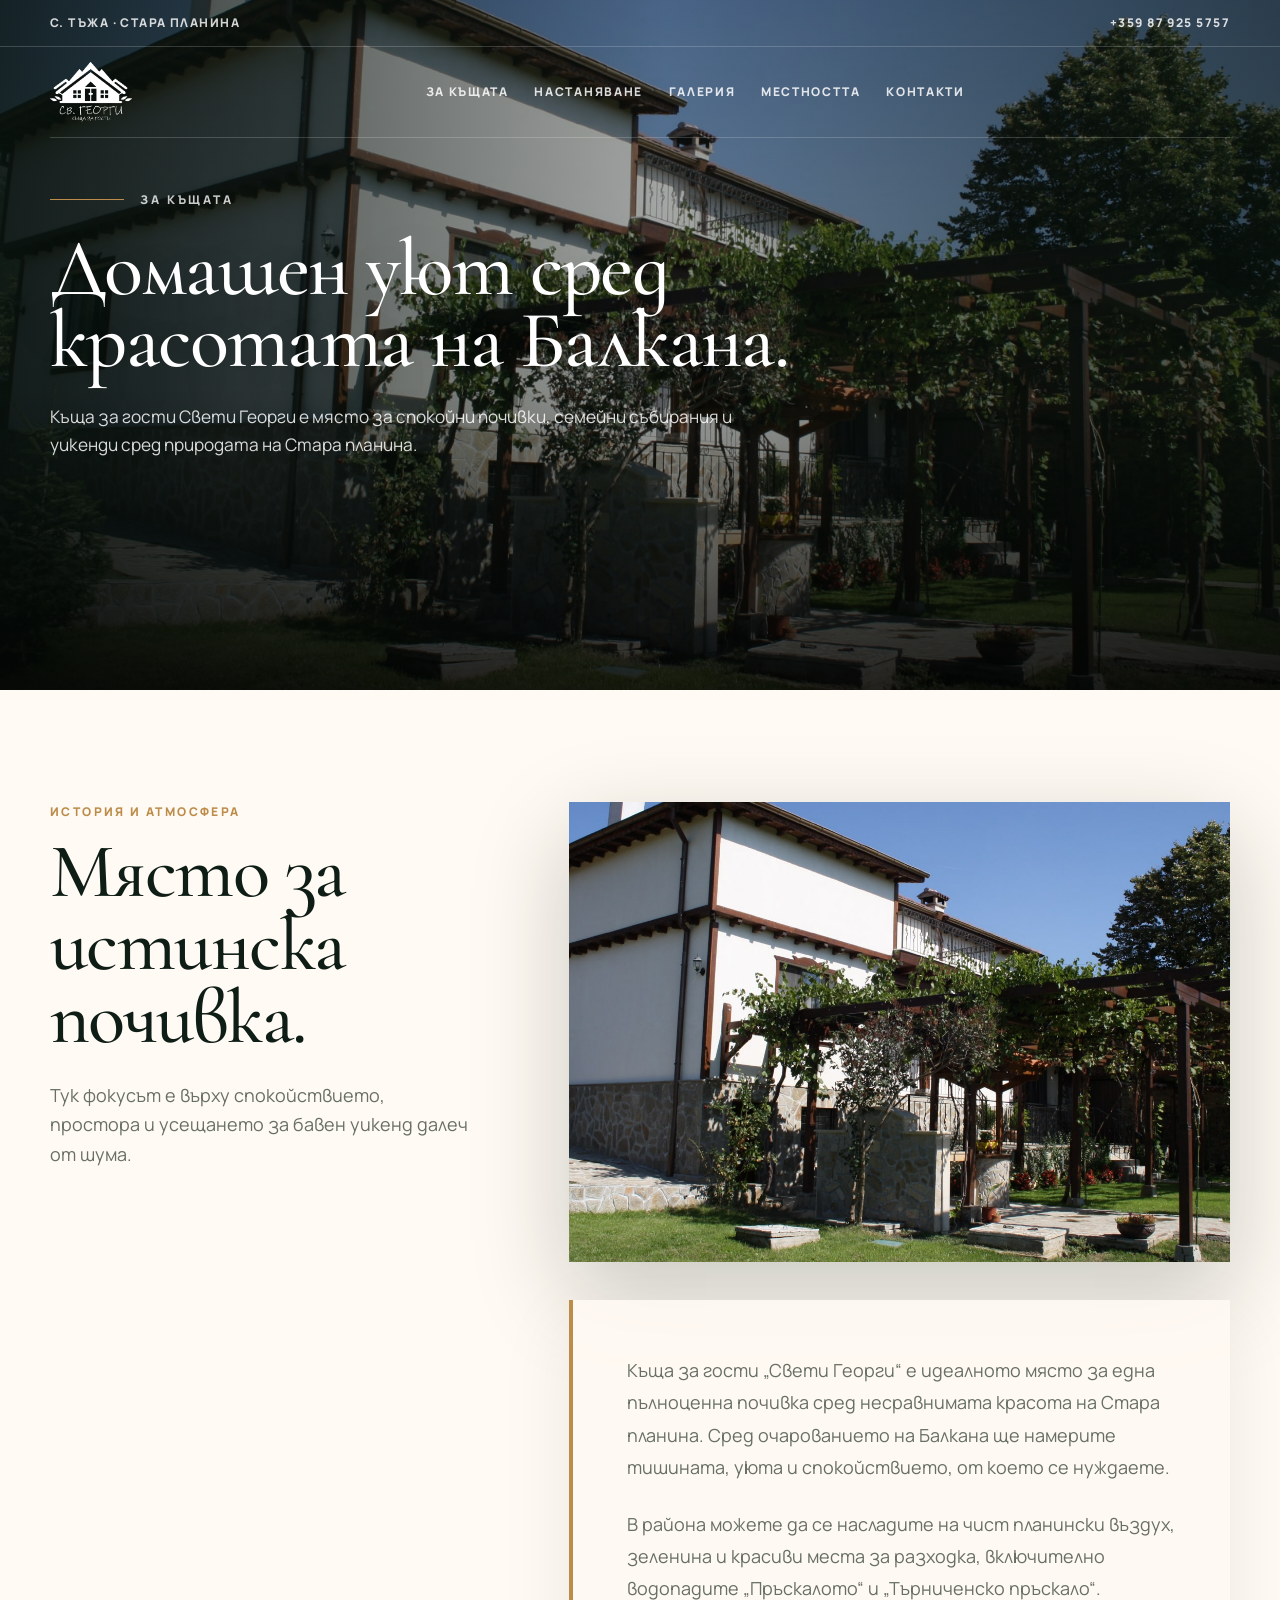
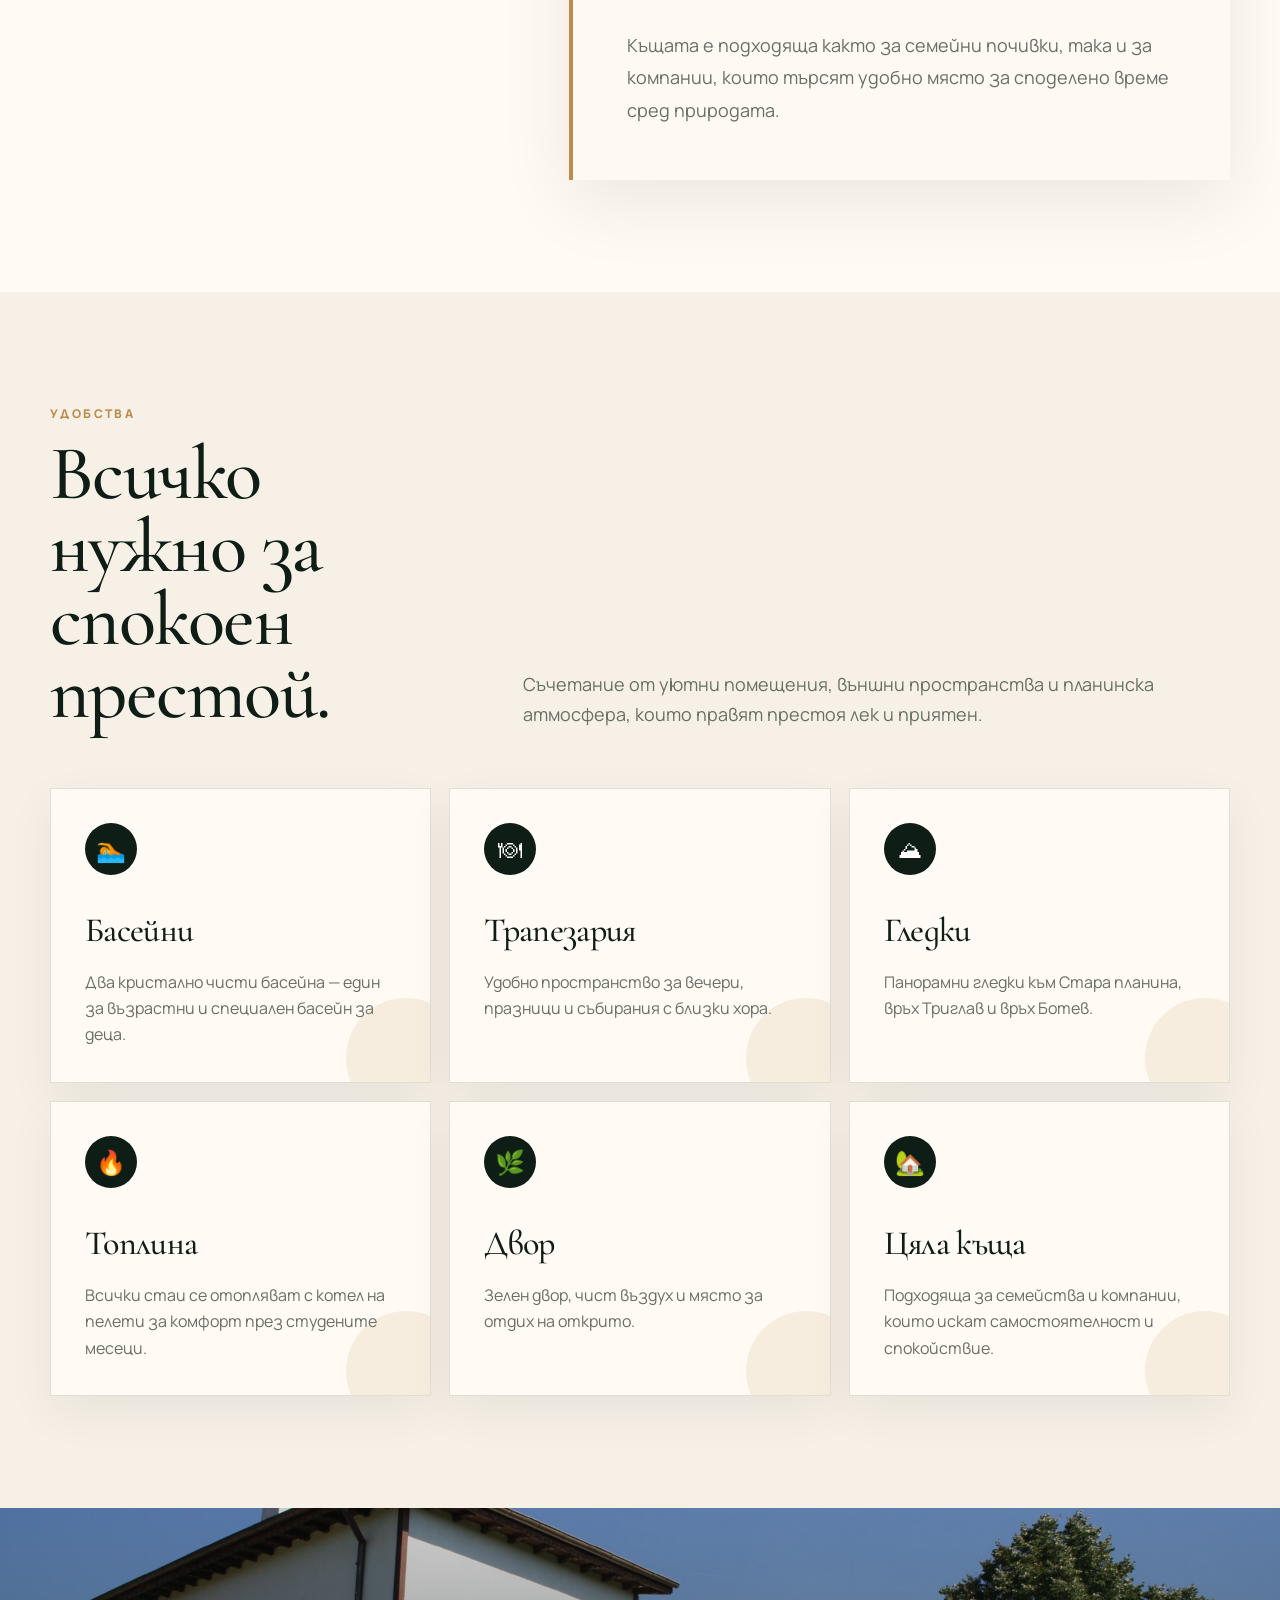
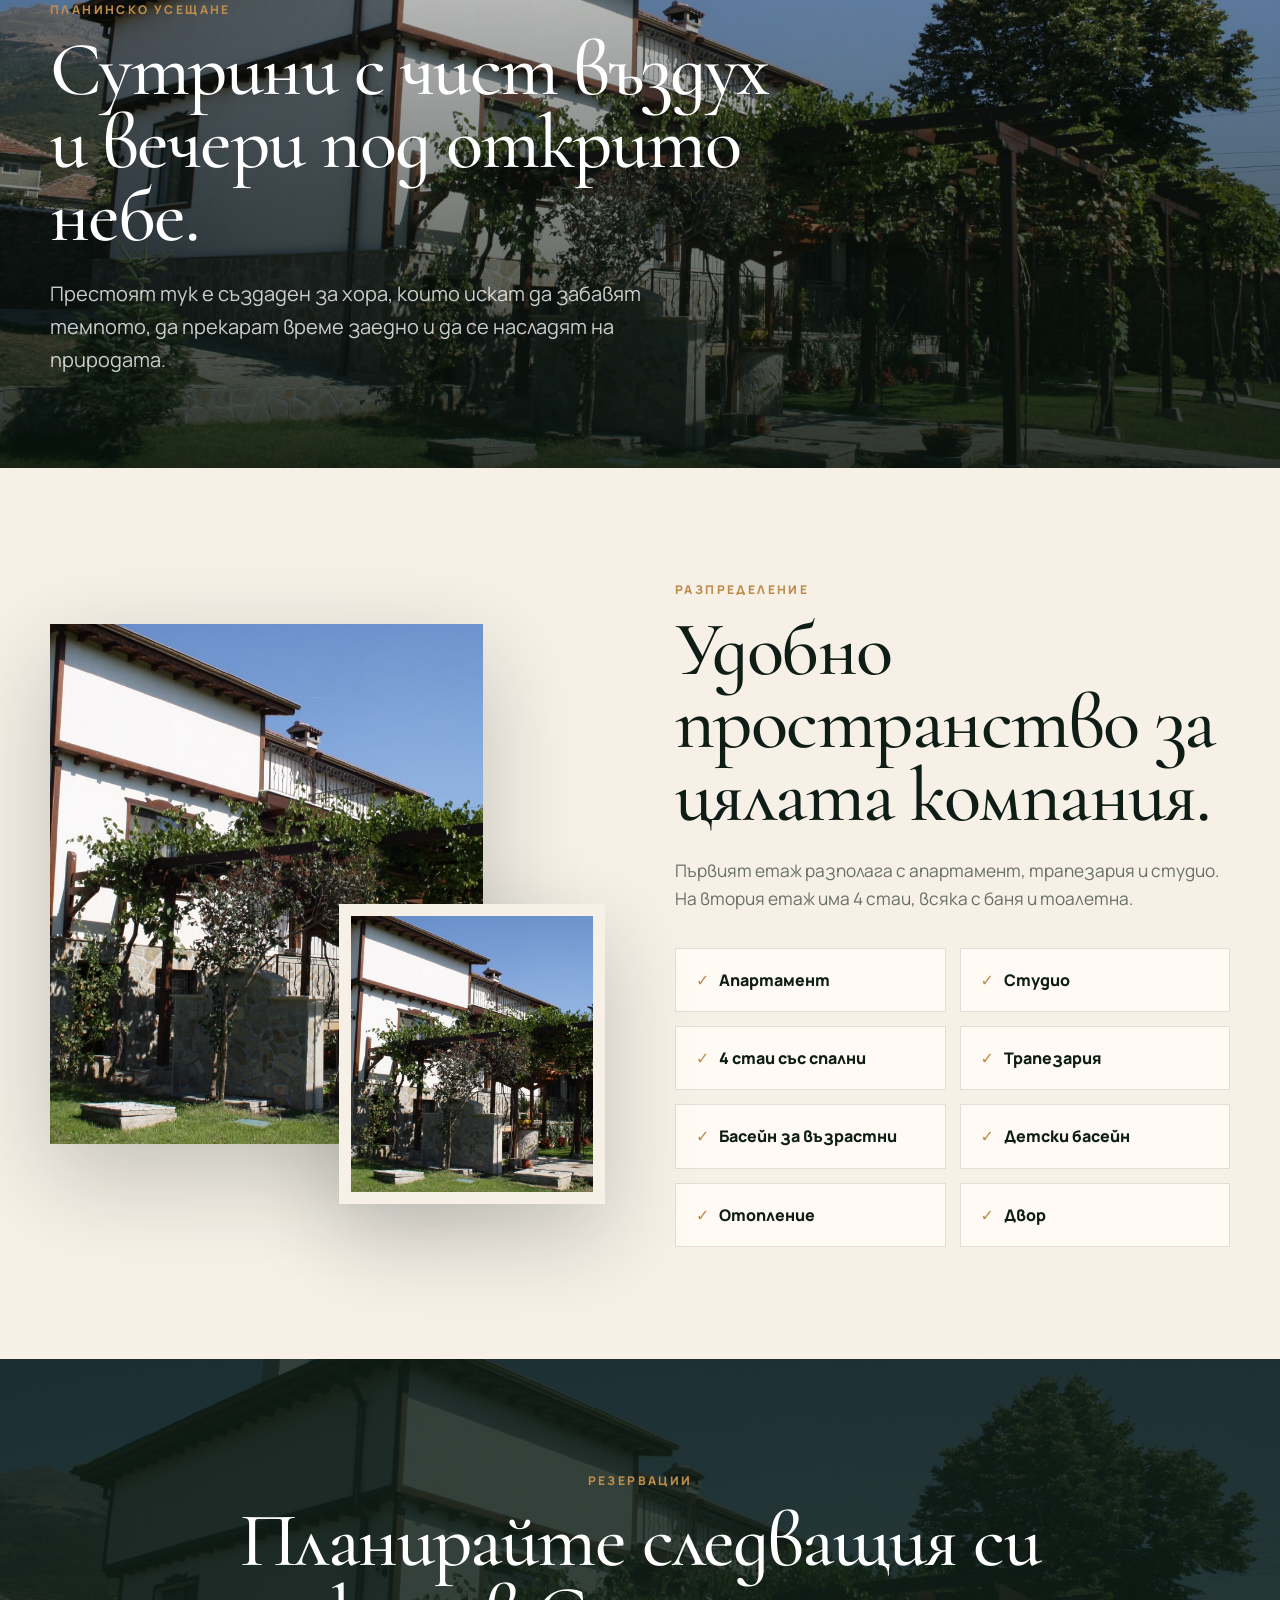
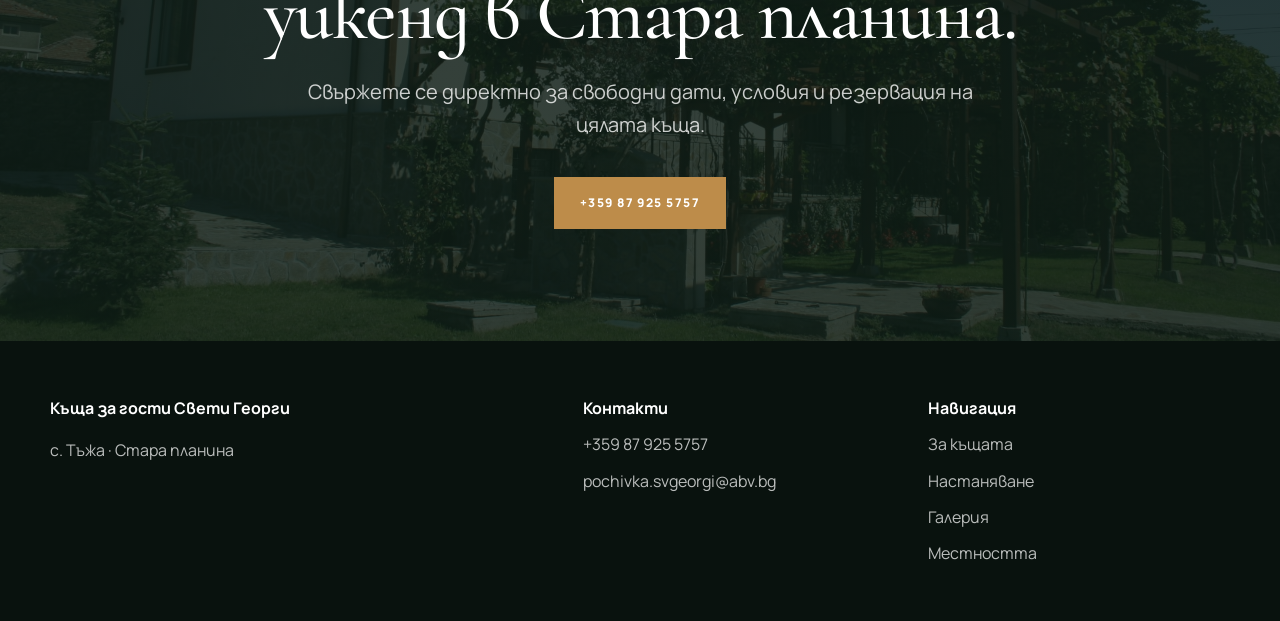
==== about.html @ e6a429bf "Add files via upload" ====
<!doctype html>
<html lang="bg">
<head>
  <meta charset="utf-8">
  <meta name="viewport" content="width=device-width, initial-scale=1">
  <title>За къщата — Къща за гости Свети Георги</title>
  <meta name="description" content="Къща за гости Свети Георги в село Тъжа — уют, простор, басейни и спокойствие сред природата на Стара планина.">

  <link rel="preconnect" href="https://fonts.googleapis.com">
  <link rel="preconnect" href="https://fonts.gstatic.com" crossorigin>
  <link href="https://fonts.googleapis.com/css2?family=Cormorant+Garamond:wght@400;500;600;700&family=Manrope:wght@400;500;600;700;800&display=swap" rel="stylesheet">
  <link rel="stylesheet" href="homepage.css">

  <style>
    .page-hero {
      min-height: 68vh;
      position: relative;
      display: flex;
      align-items: flex-end;
      overflow: hidden;
      padding: 0;
      background: #0e1d16;
      color: #fff;
    }

    .page-hero::before {
      content: "";
      position: absolute;
      inset: 0;
      background:
        linear-gradient(90deg, rgba(8,18,13,.88), rgba(8,18,13,.36) 52%, rgba(8,18,13,.68)),
        url('images/img_3005.jpg') center / cover no-repeat;
      transform: scale(1.03);
    }

    .page-hero::after {
      content: "";
      position: absolute;
      inset: auto 0 0 0;
      height: 44%;
      background: linear-gradient(to top, rgba(0,0,0,.72), transparent);
    }

    .page-hero-inner {
      position: relative;
      z-index: 2;
      padding: 190px 0 86px;
    }

    .page-hero h1 {
      max-width: 980px;
      margin: 0;
      font-size: clamp(58px, 8vw, 112px);
      line-height: .88;
      color: #fff;
    }

    .page-hero .lead {
      max-width: 720px;
      margin-top: 28px;
    }

    .about-section {
      padding: 112px 0;
      background: var(--paper);
    }

    .about-section.alt {
      background: var(--bg);
    }

    .story-grid {
      display: grid;
      grid-template-columns: .8fr 1.2fr;
      gap: 78px;
      align-items: start;
    }

    .story-title {
      position: sticky;
      top: 110px;
    }

    .story-title p {
      max-width: 420px;
      margin: 26px 0 0;
      color: var(--muted);
      font-size: 18px;
    }

    .story-visual {
      min-height: 460px;
      margin-bottom: 38px;
      background: url('images/img_3005.jpg') center / cover no-repeat;
      box-shadow: var(--shadow);
    }

    .story-card {
      padding: 54px;
      background: rgba(255,250,243,.9);
      border-left: 4px solid var(--gold);
      box-shadow: 0 22px 70px rgba(13,29,22,.08);
    }

    .story-card p {
      margin: 0 0 24px;
      color: var(--muted);
      font-size: 18px;
      line-height: 1.8;
    }

    .story-card p:last-child {
      margin-bottom: 0;
    }

    .feature-grid {
      display: grid;
      grid-template-columns: repeat(3, 1fr);
      gap: 18px;
      margin-top: 58px;
    }

    .feature-card {
      min-height: 230px;
      padding: 34px;
      position: relative;
      overflow: hidden;
      background: var(--paper);
      border: 1px solid var(--line);
      box-shadow: 0 16px 45px rgba(13,29,22,.06);
    }

    .feature-card::after {
      content: "";
      position: absolute;
      right: -36px;
      bottom: -36px;
      width: 120px;
      height: 120px;
      border-radius: 999px;
      background: rgba(189,140,74,.12);
    }

    .feature-icon {
      width: 52px;
      height: 52px;
      display: grid;
      place-items: center;
      margin-bottom: 28px;
      border-radius: 999px;
      background: var(--forest);
      color: #fff;
      font-size: 24px;
    }

    .feature-card h3 {
      margin: 0 0 10px;
      color: var(--forest);
      font-size: 34px;
    }

    .feature-card p {
      margin: 0;
      color: var(--muted);
    }

    .wide-photo {
      min-height: 560px;
      position: relative;
      display: flex;
      align-items: flex-end;
      overflow: hidden;
      padding: 0;
      background:
        linear-gradient(to top, rgba(8,18,13,.82), rgba(8,18,13,.18)),
        url('images/img_3005.jpg') center / cover no-repeat;
      color: #fff;
    }

    .wide-photo-content {
      padding: 90px 0;
      position: relative;
      z-index: 1;
    }

    .wide-photo h2 {
      max-width: 760px;
      color: #fff;
    }

    .wide-photo p {
      max-width: 680px;
      margin: 24px 0 0;
      color: rgba(255,255,255,.78);
      font-size: 20px;
    }

    .house-grid {
      display: grid;
      grid-template-columns: 1fr 1fr;
      gap: 70px;
      align-items: center;
    }

    .house-photo-stack {
      min-height: 580px;
      position: relative;
    }

    .house-photo-main,
    .house-photo-small {
      position: absolute;
      background: url('images/img_3005.jpg') center / cover no-repeat;
      box-shadow: var(--shadow);
    }

    .house-photo-main {
      left: 0;
      top: 0;
      width: 78%;
      height: 520px;
    }

    .house-photo-small {
      right: 0;
      bottom: 0;
      width: 48%;
      height: 300px;
      border: 12px solid var(--bg);
    }

    .check-list {
      display: grid;
      grid-template-columns: 1fr 1fr;
      gap: 14px;
      margin-top: 34px;
    }

    .check-item {
      padding: 18px 20px;
      background: var(--paper);
      border: 1px solid var(--line);
      color: var(--forest);
      font-weight: 800;
    }

    .check-item::before {
      content: "✓";
      color: var(--gold);
      margin-right: 10px;
    }

    .about-cta {
      padding: 112px 0;
      background:
        linear-gradient(rgba(14,29,22,.84), rgba(14,29,22,.84)),
        url('images/img_3005.jpg') center / cover no-repeat;
      color: #fff;
      text-align: center;
    }

    .about-cta h2 {
      max-width: 820px;
      margin: auto;
      color: #fff;
    }

    .about-cta p {
      max-width: 680px;
      margin: 24px auto 36px;
      color: rgba(255,255,255,.78);
      font-size: 20px;
    }

    @media (max-width: 980px) {
      .story-grid,
      .house-grid {
        grid-template-columns: 1fr;
      }

      .story-title {
        position: static;
      }

      .feature-grid {
        grid-template-columns: 1fr 1fr;
      }
    }

    @media (max-width: 640px) {
      .page-hero-inner {
        padding: 140px 0 64px;
      }

      .page-hero h1 {
        font-size: 54px;
      }

      .about-section {
        padding: 76px 0;
      }

      .story-card {
        padding: 32px;
      }

      .story-visual {
        min-height: 340px;
      }

      .feature-grid,
      .check-list {
        grid-template-columns: 1fr;
      }

      .house-photo-stack {
        min-height: 430px;
      }

      .house-photo-main {
        width: 88%;
        height: 380px;
      }

      .house-photo-small {
        width: 62%;
        height: 210px;
      }
    }


    .page-hero {
  height: 690px;
  min-height: 690px;
  display: block;
}

.page-hero-inner {
  position: absolute;
  left: 50%;
  top: 190px;
  transform: translateX(-50%);
  z-index: 2;

  width: min(1180px, calc(100% - 42px));
  padding: 0;
}

.page-hero h1 {
  max-width: 900px;
  margin: 0;

  font-size: clamp(54px, 6.3vw, 96px);
  line-height: .9;
}

.page-hero .lead {
  max-width: 720px;
  margin-top: 26px;
}
  

/* =========================================================
   Mobile fixes - added inside page
   Mobile-only overrides. Desktop layout remains unchanged.
   ========================================================= */

html,
body {
  max-width: 100%;
  overflow-x: hidden;
}

button,
input,
textarea,
select {
  font: inherit;
}

@media (max-width: 980px) {
  .topbar {
    position: relative;
    background: rgba(9, 18, 14, .96);
  }

  header {
    position: absolute;
    top: 46px;
  }

  .nav {
    height: auto;
    min-height: 86px;
    align-items: center;
    flex-wrap: wrap;
    gap: 12px;
    padding: 12px 0;
  }

  .logo img {
    height: 54px;
  }

  .menu {
    width: 100%;
    display: flex;
    justify-content: flex-start;
    gap: 12px;
    overflow-x: auto;
    padding: 8px 0 2px;
    scrollbar-width: none;
    -webkit-overflow-scrolling: touch;
  }

  .menu::-webkit-scrollbar {
    display: none;
  }

  .menu a {
    flex: 0 0 auto;
    white-space: nowrap;
    padding: 8px 12px;
    border: 1px solid rgba(255,255,255,.18);
    border-radius: 999px;
    background: rgba(255,255,255,.06);
  }

  .hero,
  .page-hero {
    height: auto !important;
    min-height: auto !important;
    display: block !important;
    overflow: hidden !important;
  }

  .hero {
    padding: 0 0 42px !important;
  }

  .hero-inner,
  .page-hero-inner {
    position: relative !important;
    left: auto !important;
    top: auto !important;
    transform: none !important;
    width: min(1180px, calc(100% - 32px)) !important;
    min-height: auto !important;
    height: auto !important;
    padding: 190px 0 56px !important;
    margin: 0 auto !important;
    display: block !important;
  }

  .hero-copy {
    max-width: 100% !important;
  }

  .reservation-box {
    position: relative !important;
    right: auto !important;
    top: auto !important;
    width: 100% !important;
    max-width: 680px !important;
    margin: 30px 0 0 !important;
  }

  .reservation-grid {
    grid-template-columns: repeat(2, minmax(0, 1fr)) !important;
  }

  .section-head,
  .intro-grid,
  .story-grid,
  .house-grid,
  .intro-layout,
  .contact-layout,
  .inquiry-layout,
  .gallery-intro-layout,
  .strip-head,
  .gallery-cta-panel,
  .location-intro-grid,
  .route-layout,
  .map-panel,
  .cta-panel {
    grid-template-columns: 1fr !important;
    gap: 34px !important;
  }

  .feature-grid,
  .premium-grid,
  .house-facts,
  .featured-grid,
  .masonry-gallery,
  .attraction-grid,
  .nearby,
  .room-grid,
  .amenities,
  .facts,
  .foot {
    grid-template-columns: repeat(2, minmax(0, 1fr)) !important;
  }

  .attraction-card.large,
  .attraction-card.medium,
  .attraction-card.wide,
  .attraction-card.small-wide {
    grid-column: auto !important;
    min-height: 380px !important;
  }

  .story-title {
    position: static !important;
  }

  .contact-panel,
  .map-panel,
  .map-panel iframe,
  .location-map,
  .location-map iframe {
    min-height: 460px !important;
  }

  .cta-panel-actions,
  .gallery-cta-actions {
    justify-content: flex-start !important;
  }
}

@media (max-width: 640px) {
  .topbar {
    display: none !important;
  }

  header {
    top: 0 !important;
  }

  .wrap,
  .hero-inner,
  .page-hero-inner {
    width: min(100% - 28px, 1180px) !important;
  }

  .nav {
    min-height: 72px !important;
    padding: 10px 0 !important;
  }

  .logo img {
    height: 48px !important;
  }

  .menu {
    gap: 8px !important;
    padding-top: 6px !important;
  }

  .menu a {
    padding: 7px 10px !important;
    font-size: 10px !important;
    letter-spacing: .09em !important;
  }

  .hero-inner,
  .page-hero-inner {
    padding: 132px 0 46px !important;
  }

  h1,
  .page-hero h1 {
    max-width: 100% !important;
    font-size: clamp(42px, 13.5vw, 56px) !important;
    line-height: .92 !important;
  }

  h2,
  .contact-panel h2,
  .whole-house h2,
  .location-title {
    font-size: clamp(36px, 11vw, 48px) !important;
    line-height: .96 !important;
  }

  .lead,
  .page-hero .lead,
  .section-head p,
  .intro-layout p,
  .gallery-intro p,
  .strip-head p,
  .location-intro p,
  .route-content p,
  .contact-panel p,
  .inquiry-copy p,
  .whole-house p,
  .cta-panel p,
  .gallery-cta-panel p {
    font-size: 16px !important;
  }

  section,
  .about-section,
  .page-intro,
  .stay-options,
  .amenity-strip,
  .reservation-cta,
  .contact-main,
  .inquiry-section,
  .contact-cta,
  .gallery-intro,
  .featured-gallery,
  .gallery-strip,
  .gallery-cta,
  .location-intro,
  .attractions,
  .route-section,
  .map-section,
  .location-cta,
  .whole-house,
  .about-cta {
    padding-top: 68px !important;
    padding-bottom: 68px !important;
  }

  .reservation-box,
  .text-card,
  .story-card,
  .stay-content,
  .contact-form,
  .contact-panel,
  .cta-panel,
  .gallery-cta-panel,
  .map-text {
    padding: 26px 20px !important;
  }

  .reservation-grid,
  .form-grid,
  .feature-grid,
  .premium-grid,
  .house-facts,
  .featured-grid,
  .masonry-gallery,
  .attraction-grid,
  .nearby,
  .room-grid,
  .amenities,
  .facts,
  .check-list,
  .foot,
  .gallery {
    grid-template-columns: 1fr !important;
  }

  .reservation-bottom,
  .form-bottom,
  .cta-panel-actions,
  .gallery-cta-actions,
  .contact-actions,
  .hero-actions {
    align-items: stretch !important;
    flex-direction: column !important;
  }

  .reservation-bottom button,
  .form-bottom button,
  .btn {
    width: 100% !important;
  }

  .direct-phone,
  .form-note {
    text-align: left !important;
  }

  .photo-stack,
  .house-photo-stack {
    min-height: 360px !important;
  }

  .photo-main,
  .house-photo-main {
    width: 88% !important;
    height: 310px !important;
  }

  .photo-small,
  .house-photo-small {
    width: 62% !important;
    height: 180px !important;
    border-width: 8px !important;
  }

  .story-visual,
  .stay-image,
  .route-image,
  .location-map,
  .location-map iframe,
  .map-panel iframe,
  .contact-panel,
  .map-panel {
    min-height: 320px !important;
  }

  .stay-image {
    aspect-ratio: 4 / 3 !important;
  }

  .gallery,
  .featured-grid,
  .masonry-gallery {
    grid-auto-rows: 250px !important;
  }

  .gallery div,
  .gallery-tile,
  .masonry-gallery .gallery-tile {
    min-height: 250px !important;
  }

  .attraction-card.large,
  .attraction-card.medium,
  .attraction-card.wide,
  .attraction-card.small-wide {
    grid-column: 1 / -1 !important;
    min-height: 320px !important;
    padding: 24px !important;
  }

  .map-card,
  .map-note {
    position: static !important;
    margin: 0 !important;
  }

  .map-card {
    left: auto !important;
    right: auto !important;
    bottom: auto !important;
  }

  .room-img {
    height: 240px !important;
  }

  .room-body,
  .feature-card,
  .premium-box,
  .house-fact,
  .fact {
    padding: 24px 20px !important;
  }

  .eyebrow {
    gap: 10px !important;
    font-size: 10px !important;
    letter-spacing: .16em !important;
  }

  .eyebrow::before {
    width: 36px !important;
  }
}

  </style>
</head>
<body>
  <div class="topbar">
    <div class="wrap">
      <span>с. Тъжа · Стара планина</span>
      <a href="tel:+359879255757">+359 87 925 5757</a>
    </div>
  </div>

  <header>
    <div class="wrap nav">
      <a class="logo" href="index.html">
        <img src="images/LOGO.webp" alt="Къща за гости Свети Георги">
      </a>
      <button class="menu-toggle" type="button" aria-label="Отвори меню" aria-expanded="false"><span></span><span></span><span></span></button>
    <nav class="menu">
        <a href="about.html">За къщата</a>
        <a href="accommodation.html">Настаняване</a>
        <a href="gallery.html">Галерия</a>
        <a href="location.html">Местността</a>
        <a href="contacts.html">Контакти</a>
      </nav>
      
    </div>
  </header>

  <main>
    <section class="page-hero">
      <div class="wrap page-hero-inner">
        <div class="eyebrow">За къщата</div>
        <h1 class="serif">Домашен уют сред красотата на Балкана.</h1>
        <p class="lead">Къща за гости Свети Георги е място за спокойни почивки, семейни събирания и уикенди сред природата на Стара планина.</p>
      </div>
    </section>

    <section class="about-section">
      <div class="wrap story-grid">
        <div class="story-title">
          <div class="kicker">История и атмосфера</div>
          <h2 class="serif">Място за истинска почивка.</h2>
          <p>Тук фокусът е върху спокойствието, простора и усещането за бавен уикенд далеч от шума.</p>
        </div>

        <div>
          <div class="story-visual"></div>
          <div class="story-card">
            <p>Къща за гости „Свети Георги“ е идеалното място за една пълноценна почивка сред несравнимата красота на Стара планина. Сред очарованието на Балкана ще намерите тишината, уюта и спокойствието, от което се нуждаете.</p>
            <p>В района можете да се насладите на чист планински въздух, зеленина и красиви места за разходка, включително водопадите „Пръскалото“ и „Търниченско пръскало“.</p>
            <p>Къщата е подходяща както за семейни почивки, така и за компании, които търсят удобно място за споделено време сред природата.</p>
          </div>
        </div>
      </div>
    </section>

    <section class="about-section alt">
      <div class="wrap">
        <div class="section-head">
          <div>
            <div class="kicker">Удобства</div>
            <h2 class="serif">Всичко нужно за спокоен престой.</h2>
          </div>
          <p>Съчетание от уютни помещения, външни пространства и планинска атмосфера, които правят престоя лек и приятен.</p>
        </div>

        <div class="feature-grid">
          <article class="feature-card">
            <div class="feature-icon">🏊</div>
            <h3 class="serif">Басейни</h3>
            <p>Два кристално чисти басейна — един за възрастни и специален басейн за деца.</p>
          </article>

          <article class="feature-card">
            <div class="feature-icon">🍽</div>
            <h3 class="serif">Трапезария</h3>
            <p>Удобно пространство за вечери, празници и събирания с близки хора.</p>
          </article>

          <article class="feature-card">
            <div class="feature-icon">⛰</div>
            <h3 class="serif">Гледки</h3>
            <p>Панорамни гледки към Стара планина, връх Триглав и връх Ботев.</p>
          </article>

          <article class="feature-card">
            <div class="feature-icon">🔥</div>
            <h3 class="serif">Топлина</h3>
            <p>Всички стаи се отопляват с котел на пелети за комфорт през студените месеци.</p>
          </article>

          <article class="feature-card">
            <div class="feature-icon">🌿</div>
            <h3 class="serif">Двор</h3>
            <p>Зелен двор, чист въздух и място за отдих на открито.</p>
          </article>

          <article class="feature-card">
            <div class="feature-icon">🏡</div>
            <h3 class="serif">Цяла къща</h3>
            <p>Подходяща за семейства и компании, които искат самостоятелност и спокойствие.</p>
          </article>
        </div>
      </div>
    </section>

    <section class="wide-photo">
      <div class="wrap wide-photo-content">
        <div class="kicker">Планинско усещане</div>
        <h2 class="serif">Сутрини с чист въздух и вечери под открито небе.</h2>
        <p>Престоят тук е създаден за хора, които искат да забавят темпото, да прекарат време заедно и да се насладят на природата.</p>
      </div>
    </section>

    <section class="about-section alt">
      <div class="wrap house-grid">
        <div class="house-photo-stack">
          <div class="house-photo-main"></div>
          <div class="house-photo-small"></div>
        </div>

        <div>
          <div class="kicker">Разпределение</div>
          <h2 class="serif">Удобно пространство за цялата компания.</h2>
          <p class="lead" style="color:var(--muted); margin-top:24px;">Първият етаж разполага с апартамент, трапезария и студио. На втория етаж има 4 стаи, всяка с баня и тоалетна.</p>

          <div class="check-list">
            <div class="check-item">Апартамент</div>
            <div class="check-item">Студио</div>
            <div class="check-item">4 стаи със спални</div>
            <div class="check-item">Трапезария</div>
            <div class="check-item">Басейн за възрастни</div>
            <div class="check-item">Детски басейн</div>
            <div class="check-item">Отопление</div>
            <div class="check-item">Двор</div>
          </div>
        </div>
      </div>
    </section>

    <section class="about-cta">
      <div class="wrap">
        <div class="kicker">Резервации</div>
        <h2 class="serif">Планирайте следващия си уикенд в Стара планина.</h2>
        <p>Свържете се директно за свободни дати, условия и резервация на цялата къща.</p>
        <a class="btn" href="tel:+359879255757">+359 87 925 5757</a>
      </div>
    </section>
  </main>

  <footer>
    <div class="wrap foot">
      <div>
        <strong>Къща за гости Свети Георги</strong>
        <p>с. Тъжа · Стара планина</p>
      </div>
      <div>
        <strong>Контакти</strong>
        <a href="tel:+359879255757">+359 87 925 5757</a>
        <a href="mailto:pochivka.svgeorgi@abv.bg">pochivka.svgeorgi@abv.bg</a>
      </div>
      <div>
        <strong>Навигация</strong>
        <a href="about.html">За къщата</a>
        <a href="accommodation.html">Настаняване</a>
        <a href="gallery.html">Галерия</a>
        <a href="location.html">Местността</a>
      </div>
    </div>
  </footer>

<script>
(function mobileMenuInit() {
  const buttons = document.querySelectorAll('.menu-toggle');

  buttons.forEach((button) => {
    const nav = button.closest('.nav');
    const menu = nav ? nav.querySelector('.menu') : null;

    button.addEventListener('click', function () {
      const isOpen = nav.classList.toggle('menu-open');
      button.setAttribute('aria-expanded', isOpen ? 'true' : 'false');
    });

    if (menu) {
      menu.querySelectorAll('a').forEach((link) => {
        link.addEventListener('click', function () {
          nav.classList.remove('menu-open');
          button.setAttribute('aria-expanded', 'false');
        });
      });
    }
  });
})();
</script>
</body>
</html>
---- homepage.css ----
/* =========================================================
   Къща Свети Георги — Homepage styles
   Подредба на файла:
   01. Design tokens
   02. Reset & base
   03. Layout helpers
   04. Buttons
   05. Header / Navigation
   06. Hero
   07. Booking bar
   08. Section base styles
   09. Intro / About
   10. Amenities
   11. Rooms
   12. Gallery
   13. Location
   14. CTA
   15. Footer
   16. Responsive
   ========================================================= */


/* =========================================================
   01. Design tokens
   ========================================================= */

:root {
  --bg: #f6f0e7;
  --paper: #fffaf3;
  --forest: #0e1d16;
  --forest-2: #183327;
  --olive: #697653;
  --gold: #bd8c4a;
  --gold-2: #e2c28a;
  --text: #1b211c;
  --muted: #687066;
  --line: rgba(27, 33, 28, .13);
  --white: rgba(255, 255, 255, .92);
  --shadow: 0 32px 90px rgba(13, 29, 22, .22);
}


/* =========================================================
   02. Reset & base
   ========================================================= */

* {
  box-sizing: border-box;
}

html {
  scroll-behavior: smooth;
}

body {
  margin: 0;
  background: var(--bg);
  color: var(--text);
  font-family: Manrope, system-ui, sans-serif;
  line-height: 1.65;
}

a {
  color: inherit;
  text-decoration: none;
}

img {
  display: block;
  max-width: 100%;
}


/* =========================================================
   03. Layout helpers
   ========================================================= */

.wrap {
  width: min(1180px, calc(100% - 42px));
  margin: auto;
}

.serif {
  font-family: "Cormorant Garamond", Georgia, serif;
  font-weight: 500;
  letter-spacing: -.02em;
}


/* =========================================================
   04. Buttons
   ========================================================= */

.btn {
  display: inline-flex;
  align-items: center;
  justify-content: center;
  gap: 10px;

  padding: 15px 25px;

  border: 1px solid transparent;
  background: var(--gold);
  color: #fff;

  font-size: 12px;
  font-weight: 800;
  letter-spacing: .12em;
  text-transform: uppercase;

  transition: .22s ease;
}

.btn:hover {
  transform: translateY(-2px);
  filter: brightness(.96);
}

.btn.outline {
  background: transparent;
  border-color: rgba(255, 255, 255, .58);
}

.btn.dark {
  background: var(--forest);
}


/* =========================================================
   05. Header / Navigation
   ========================================================= */

.topbar {
  position: absolute;
  z-index: 20;
  inset: 0 0 auto 0;

  color: #fff;
  border-bottom: 1px solid rgba(255, 255, 255, .18);
}

.topbar .wrap {
  height: 46px;

  display: flex;
  align-items: center;
  justify-content: space-between;

  color: rgba(255, 255, 255, .82);
  font-size: 12px;
  font-weight: 800;
  letter-spacing: .12em;
  text-transform: uppercase;
}

header {
  position: absolute;
  z-index: 21;
  top: 46px;
  left: 0;
  right: 0;

  color: #fff;
}

.nav {
  height: 92px;

  display: flex;
  align-items: center;
  justify-content: space-between;
  gap: 28px;

  border-bottom: 1px solid rgba(255, 255, 255, .18);
}

.logo {
  display: flex;
  align-items: center;
  gap: 14px;
  flex: 0 0 auto;

  font-size: 13px;
  font-weight: 800;
  letter-spacing: .16em;
  text-transform: uppercase;
}

.logo img {
  height: 60px;
  width: auto;
  display: block;
}

.mark {
  width: 52px;
  height: 52px;
  flex: 0 0 52px;

  display: grid;
  place-items: center;

  border: 1px solid rgba(255, 255, 255, .62);
  border-radius: 999px;
  color: #fff;

  font-family: "Cormorant Garamond", Georgia, serif;
  font-size: 24px;
}

.menu {
  display: flex;
  align-items: center;
  justify-content: center;
  gap: clamp(18px, 2vw, 28px);
  flex: 1 1 auto;

  color: rgba(255, 255, 255, .84);
  font-size: 12px;
  font-weight: 800;
  letter-spacing: .14em;
  text-transform: uppercase;
}

.menu a:hover {
  color: var(--gold-2);
}


/* =========================================================
   06. Hero
   ========================================================= */

.hero {
  height: 100vh;
  height: 100svh;
  min-height: 720px;
  position: relative;

  display: block;
  overflow: hidden;

  padding: 0;
  background: #0e1d16;
  color: #fff;
}

.hero::before {
  content: "";
  position: absolute;
  inset: 0;

  background:
    linear-gradient(
      90deg,
      rgba(8, 18, 13, .86),
      rgba(8, 18, 13, .38) 52%,
      rgba(8, 18, 13, .64)
    ),
    url('images/img_3005.jpg') center / cover no-repeat;

  transform: scale(1.03);
}

.hero::after {
  content: "";
  position: absolute;
  left: 0;
  right: 0;
  bottom: 0;

  height: 48%;
  background: linear-gradient(to top, rgba(0, 0, 0, .72), transparent);
}

.hero-inner {
  width: min(1180px, calc(100% - 42px));
  height: 100%;
  position: relative;
  z-index: 2;

  padding-top: 210px;
}

.page-hero-inner {
  width: min(1180px, calc(100% - 42px));
  margin: 0 auto;
}

.hero-copy {
  max-width: 680px;
  margin: 0;
}

.eyebrow {
  display: flex;
  align-items: center;
  gap: 16px;

  margin-bottom: 22px;

  color: rgba(255, 255, 255, .78);
  font-size: 12px;
  font-weight: 800;
  letter-spacing: .24em;
  text-transform: uppercase;
}

.eyebrow::before {
  content: "";
  width: 74px;
  height: 1px;
  background: var(--gold);
}

h1 {
  max-width: 680px;
  margin: 0;

  font-size: clamp(48px, 5.7vw, 90px);
  line-height: .9;

  text-shadow: 0 24px 60px rgba(0, 0, 0, .26);
}

.lead {
  max-width: 660px;
  margin: 24px 0 0;

  color: rgba(255, 255, 255, .84);
  font-size: clamp(17px, 1.35vw, 22px);
}

.hero-actions {
  display: flex;
  flex-wrap: wrap;
  gap: 14px;

  margin-top: 30px;
}


/* =========================================================
   07. Reservation box
   ========================================================= */

.reservation-box {
  position: absolute;
  right: clamp(-280px, -13vw, -120px);
  top: 270px;

  width: min(590px, 46vw);

  display: block;
  padding: 26px 30px 24px;

  background: rgba(255, 250, 243, .84);
  backdrop-filter: blur(18px);
  -webkit-backdrop-filter: blur(18px);

  border-radius: 18px;
  color: var(--text);
  box-shadow: 0 28px 70px rgba(0,0,0,.28);
}

.reservation-box h3 {
  margin: 0 0 4px;
  font-size: 22px;
  line-height: 1.2;
  color: var(--forest);
}

.reservation-box p {
  margin: 0 0 18px;
  color: var(--muted);
  font-size: 14px;
}

.reservation-grid {
  display: grid;
  grid-template-columns: minmax(145px, 1fr) minmax(145px, 1fr) minmax(72px, .55fr) minmax(72px, .55fr);
  gap: 12px;
  margin-bottom: 16px;
}

.reservation-box label span {
  display: block;
  margin-bottom: 7px;

  color: var(--muted);
  font-size: 11px;
  font-weight: 800;
  letter-spacing: .14em;
  text-transform: uppercase;
}

.reservation-box input {
  width: 100%;
  height: 42px;
  padding: 0 14px;
  cursor: pointer;

  border: 0;
  border-radius: 999px;
  outline: none;

  background: rgba(255,255,255,.9);
  color: var(--text);

  font-family: inherit;
  font-size: 14px;

  box-shadow: inset 0 0 0 1px rgba(0,0,0,.08),
              0 10px 22px rgba(0,0,0,.18);
}


.reservation-box input[type="number"] {
  text-align: center;
  padding: 0 10px;
  appearance: textfield;
  -moz-appearance: textfield;
}

.reservation-box input[type="number"]::-webkit-outer-spin-button,
.reservation-box input[type="number"]::-webkit-inner-spin-button {
  margin: 0;
}

.phone-field {
  display: block;
  margin-bottom: 18px;
}

.phone-field input {
  width: 100%;
}

.reservation-bottom {
  display: flex;
  align-items: center;
  justify-content: space-between;
  gap: 18px;
}

.reservation-bottom button {
  height: 48px;
  padding: 0 28px;

  border: 0;
  border-radius: 999px;

  background: var(--gold);
  color: #fff;

  font-family: inherit;
  font-size: 14px;
  font-weight: 800;
  cursor: pointer;
}

.direct-phone {
  color: var(--muted);
  font-size: 14px;
  text-align: right;
  line-height: 1.35;
}

.direct-phone a {
  color: var(--forest);
  font-weight: 900;
}

/* =========================================================
   08. Section base styles
   ========================================================= */

section {
  padding: 112px 0;
}

section.hero {
  padding: 0;
}

.section-head {
  display: grid;
  grid-template-columns: .7fr 1.2fr;
  gap: 60px;
  align-items: end;

  margin-bottom: 58px;
}

.kicker {
  margin-bottom: 14px;

  color: var(--gold);
  font-size: 12px;
  font-weight: 800;
  letter-spacing: .2em;
  text-transform: uppercase;
}

h2 {
  margin: 0;

  color: var(--forest);
  font-size: clamp(42px, 6vw, 78px);
  line-height: .95;
}

.section-head p {
  max-width: 660px;
  margin: 0;

  color: var(--muted);
  font-size: 18px;
}


/* =========================================================
   09. Intro / About
   ========================================================= */

.intro {
  background: var(--paper);
}

.intro-grid {
  display: grid;
  grid-template-columns: 1.05fr .95fr;
  gap: 78px;
  align-items: center;
}

.photo-stack {
  min-height: 570px;
  position: relative;
}

.photo-main,
.photo-small {
  position: absolute;
  background-position: center;
  background-size: cover;
  background-repeat: no-repeat;
  box-shadow: var(--shadow);
}

.photo-main {
  left: 0;
  top: 0;

  width: 76%;
  height: 520px;

  background-image: url('images/img_3005.jpg');
}

.photo-small {
  right: 0;
  bottom: 0;

  width: 48%;
  height: 290px;

  border: 12px solid var(--paper);
  background-image: url('images/img_3005.jpg');
}

.text-card {
  padding: 54px;
  background: var(--bg);
  border-left: 4px solid var(--gold);
}

.text-card p {
  margin: 0 0 28px;
  color: var(--muted);
  font-size: 18px;
}

.facts {
  display: grid;
  grid-template-columns: repeat(4, 1fr);
  gap: 1px;

  margin-top: 48px;
  background: var(--line);
}

.fact {
  padding: 34px 28px;
  background: var(--paper);
  text-align: center;
}

.fact strong {
  display: block;

  color: var(--forest);
  font-family: "Cormorant Garamond", Georgia, serif;
  font-size: 48px;
  font-weight: 600;
  line-height: 1;
}

.fact span {
  color: var(--muted);
  font-size: 12px;
  font-weight: 800;
  letter-spacing: .13em;
  text-transform: uppercase;
}


/* =========================================================
   10. Amenities
   ========================================================= */

.dark {
  position: relative;
  overflow: hidden;

  background: var(--forest);
  color: #fff;
}

.dark::before {
  content: "";
  position: absolute;
  inset: 0;

  background: radial-gradient(circle at 78% 8%, rgba(189, 140, 74, .24), transparent 34%);
}

.dark .wrap {
  position: relative;
  z-index: 1;
}

.dark h2 {
  color: #fff;
}

.dark .section-head p {
  color: rgba(255, 255, 255, .68);
}

.amenities {
  display: grid;
  grid-template-columns: repeat(3, 1fr);
  gap: 18px;
}

.amenity {
  min-height: 260px;
  position: relative;
  overflow: hidden;

  display: flex;
  flex-direction: column;
  justify-content: flex-end;

  padding: 34px;
  background: rgba(255, 255, 255, .07);
  border: 1px solid rgba(255, 255, 255, .12);
}

.amenity::before {
  content: "";
  position: absolute;
  inset: 0;

  background:
    linear-gradient(to top, rgba(0, 0, 0, .64), transparent),
    var(--img) center / cover no-repeat;

  opacity: .42;
  transition: .3s;
}

.amenity:hover::before {
  opacity: .6;
  transform: scale(1.04);
}

.amenity * {
  position: relative;
}

.amenity h3 {
  margin: 0 0 8px;

  font-family: "Cormorant Garamond", Georgia, serif;
  font-size: 34px;
}

.amenity p {
  margin: 0;
  color: rgba(255, 255, 255, .7);
}


/* =========================================================
   11. Rooms
   ========================================================= */

.rooms {
  background: var(--bg);
}

.room-grid {
  display: grid;
  grid-template-columns: repeat(3, 1fr);
  gap: 24px;
}

.room {
  background: var(--paper);
  box-shadow: 0 18px 50px rgba(13, 29, 22, .09);
}

.room-img {
  height: 280px;
  background: var(--img) center / cover no-repeat;
}

.room-body {
  padding: 32px;
}

.room h3 {
  margin: 0 0 12px;
  color: var(--forest);
  font-size: 34px;
}

.room p {
  margin: 0 0 22px;
  color: var(--muted);
}

.more {
  color: var(--gold);
  font-size: 12px;
  font-weight: 800;
  letter-spacing: .14em;
  text-transform: uppercase;
}


/* =========================================================
   12. Gallery
   ========================================================= */

.gallery {
  display: grid;
  grid-template-columns: 1.2fr .8fr .8fr;
  grid-auto-rows: 340px;
  gap: 1px;

  padding: 0;
  background: var(--forest);
}

.gallery div {
  min-height: 280px;
  background: var(--img) center / cover no-repeat;
}

.gallery div:first-child {
  grid-row: span 2;
}


/* =========================================================
   13. Location
   ========================================================= */

.location {
  background: var(--paper);
}

.nearby {
  display: grid;
  grid-template-columns: repeat(5, 1fr);
  gap: 14px;
}

.place {
  position: relative;
  overflow: hidden;

  min-height: 200px;
  padding: 24px;

  display: flex;
  flex-direction: column;
  justify-content: flex-end;

  background-size: cover;
  background-position: center center;
  background-repeat: no-repeat;

  border: 1px solid var(--line);
}

.place span {
  color: var(--gold);
  font-size: 12px;
  font-weight: 800;
  letter-spacing: .16em;
  text-transform: uppercase;
}

.place h3 {
  margin: 18px 0 0;
  color: var(--forest);
  font-size: 27px;
}


/* =========================================================
   14. CTA
   ========================================================= */

.cta {
  background:
    linear-gradient(rgba(14, 29, 22, .82), rgba(14, 29, 22, .82)),
    url('https://kashta-svgeorgi.com/thumbs/1/img_3008.jpg') center / cover no-repeat;
  color: #fff;
  text-align: center;
}

.cta h2 {
  max-width: 820px;
  margin: auto;
  color: #fff;
}

.cta p {
  max-width: 720px;
  margin: 26px auto 36px;

  color: rgba(255, 255, 255, .78);
  font-size: 20px;
}


/* =========================================================
   15. Footer
   ========================================================= */

footer {
  padding: 54px 0;
  background: #09120e;
  color: rgba(255, 255, 255, .72);
}

.foot {
  display: grid;
  grid-template-columns: 1.3fr .8fr .8fr;
  gap: 42px;
}

.foot strong {
  color: #fff;
}

.foot a {
  display: block;
  margin-top: 10px;
}


/* =========================================================
   16. Responsive
   ========================================================= */

@media (max-width: 1100px) {
  .hero-copy {
    max-width: 600px;
  }

  h1 {
    max-width: 600px;
    font-size: clamp(46px, 5.4vw, 78px);
  }

  .reservation-box {
    width: 460px;
    top: 315px;
  }
}

@media (max-width: 980px) {
  .menu {
    display: none;
  }

  .hero {
    height: auto;
    min-height: 100svh;
    overflow: visible;
  }

  .hero-inner {
    min-height: 100svh;
    padding: 150px 0 42px;
    display: flex;
    flex-direction: column;
    justify-content: flex-end;
  }

  .hero-copy {
    max-width: 760px;
    margin: 0;
  }

  h1 {
    max-width: 760px;
  }

  .reservation-box {
    position: relative;
    right: auto;
    top: auto;
    width: 100%;
    margin-top: 34px;
  }

  .section-head,
  .intro-grid {
    grid-template-columns: 1fr;
  }

  .facts,
  .room-grid,
  .amenities,
  .nearby {
    grid-template-columns: 1fr 1fr;
  }

  .gallery {
    grid-template-columns: 1fr 1fr;
  }

  .gallery div:first-child {
    grid-row: auto;
  }
}

@media (max-width: 640px) {
  .topbar {
    display: none;
  }

  header {
    top: 0;
  }

  .nav {
    height: 76px;
  }

  .wrap,
  .hero-inner {
    width: min(100% - 28px, 1180px);
  }

  h1 {
    font-size: clamp(42px, 14vw, 58px);
    line-height: .92;
  }

  .eyebrow {
    font-size: 10px;
    letter-spacing: .18em;
  }

  .eyebrow::before {
    width: 42px;
  }

  .lead {
    font-size: 17px;
  }

  .hero-actions {
    margin-top: 24px;
  }

  .reservation-box {
    padding: 24px 20px;
  }

  .reservation-grid,
  .facts,
  .room-grid,
  .amenities,
  .nearby,
  .foot {
    grid-template-columns: 1fr;
  }

  .reservation-bottom {
    align-items: flex-start;
    flex-direction: column;
  }

  .direct-phone {
    text-align: left;
  }

  .section-head {
    gap: 22px;
  }

  .photo-stack {
    min-height: 440px;
  }

  .photo-main {
    width: 88%;
    height: 390px;
  }

  .photo-small {
    width: 62%;
    height: 210px;
  }

  .gallery {
    grid-template-columns: 1fr;
  }

  section {
    padding: 76px 0;
  }
}


/* =========================================================
   17. Mobile fixes - added
   Mobile-only overrides. Desktop layout remains unchanged.
   ========================================================= */

html,
body {
  max-width: 100%;
  overflow-x: hidden;
}

button,
input,
textarea,
select {
  font: inherit;
}

@media (max-width: 980px) {
  .topbar {
    position: relative;
    background: rgba(9, 18, 14, .96);
  }

  header {
    position: absolute;
    top: 46px;
  }

  .nav {
    height: auto;
    min-height: 86px;
    align-items: center;
    flex-wrap: wrap;
    gap: 12px;
    padding: 12px 0;
  }

  .logo img {
    height: 54px;
  }

  .menu {
    width: 100%;
    display: flex;
    justify-content: flex-start;
    gap: 12px;
    overflow-x: auto;
    padding: 8px 0 2px;
    scrollbar-width: none;
    -webkit-overflow-scrolling: touch;
  }

  .menu::-webkit-scrollbar {
    display: none;
  }

  .menu a {
    flex: 0 0 auto;
    white-space: nowrap;
    padding: 8px 12px;
    border: 1px solid rgba(255,255,255,.18);
    border-radius: 999px;
    background: rgba(255,255,255,.06);
  }

  .hero,
  .page-hero {
    height: auto !important;
    min-height: auto !important;
    display: block !important;
    overflow: hidden !important;
  }

  .hero {
    padding: 0 0 42px !important;
  }

  .hero-inner,
  .page-hero-inner {
    position: relative !important;
    left: auto !important;
    top: auto !important;
    transform: none !important;
    width: min(1180px, calc(100% - 32px)) !important;
    min-height: auto !important;
    height: auto !important;
    padding: 190px 0 56px !important;
    margin: 0 auto !important;
    display: block !important;
  }

  .hero-copy {
    max-width: 100% !important;
  }

  .reservation-box {
    position: relative !important;
    right: auto !important;
    top: auto !important;
    width: 100% !important;
    max-width: 680px !important;
    margin: 30px 0 0 !important;
  }

  .reservation-grid {
    grid-template-columns: repeat(2, minmax(0, 1fr)) !important;
  }

  .section-head,
  .intro-grid,
  .story-grid,
  .house-grid,
  .intro-layout,
  .contact-layout,
  .inquiry-layout,
  .gallery-intro-layout,
  .strip-head,
  .gallery-cta-panel,
  .location-intro-grid,
  .route-layout,
  .map-panel,
  .cta-panel {
    grid-template-columns: 1fr !important;
    gap: 34px !important;
  }

  .feature-grid,
  .premium-grid,
  .house-facts,
  .featured-grid,
  .masonry-gallery,
  .attraction-grid,
  .nearby,
  .room-grid,
  .amenities,
  .facts,
  .foot {
    grid-template-columns: repeat(2, minmax(0, 1fr)) !important;
  }

  .attraction-card.large,
  .attraction-card.medium,
  .attraction-card.wide,
  .attraction-card.small-wide {
    grid-column: auto !important;
    min-height: 380px !important;
  }

  .story-title {
    position: static !important;
  }

  .contact-panel,
  .map-panel,
  .map-panel iframe,
  .location-map,
  .location-map iframe {
    min-height: 460px !important;
  }

  .cta-panel-actions,
  .gallery-cta-actions {
    justify-content: flex-start !important;
  }
}

@media (max-width: 640px) {
  .topbar {
    display: none !important;
  }

  header {
    top: 0 !important;
  }

  .wrap,
  .hero-inner,
  .page-hero-inner {
    width: min(100% - 28px, 1180px) !important;
  }

  .nav {
    min-height: 72px !important;
    padding: 10px 0 !important;
  }

  .logo img {
    height: 48px !important;
  }

  .menu {
    gap: 8px !important;
    padding-top: 6px !important;
  }

  .menu a {
    padding: 7px 10px !important;
    font-size: 10px !important;
    letter-spacing: .09em !important;
  }

  .hero-inner,
  .page-hero-inner {
    padding: 132px 0 46px !important;
  }

  h1,
  .page-hero h1 {
    max-width: 100% !important;
    font-size: clamp(42px, 13.5vw, 56px) !important;
    line-height: .92 !important;
  }

  h2,
  .contact-panel h2,
  .whole-house h2,
  .location-title {
    font-size: clamp(36px, 11vw, 48px) !important;
    line-height: .96 !important;
  }

  .lead,
  .page-hero .lead,
  .section-head p,
  .intro-layout p,
  .gallery-intro p,
  .strip-head p,
  .location-intro p,
  .route-content p,
  .contact-panel p,
  .inquiry-copy p,
  .whole-house p,
  .cta-panel p,
  .gallery-cta-panel p {
    font-size: 16px !important;
  }

  section,
  .about-section,
  .page-intro,
  .stay-options,
  .amenity-strip,
  .reservation-cta,
  .contact-main,
  .inquiry-section,
  .contact-cta,
  .gallery-intro,
  .featured-gallery,
  .gallery-strip,
  .gallery-cta,
  .location-intro,
  .attractions,
  .route-section,
  .map-section,
  .location-cta,
  .whole-house,
  .about-cta {
    padding-top: 68px !important;
    padding-bottom: 68px !important;
  }

  .reservation-box,
  .text-card,
  .story-card,
  .stay-content,
  .contact-form,
  .contact-panel,
  .cta-panel,
  .gallery-cta-panel,
  .map-text {
    padding: 26px 20px !important;
  }

  .reservation-grid,
  .form-grid,
  .feature-grid,
  .premium-grid,
  .house-facts,
  .featured-grid,
  .masonry-gallery,
  .attraction-grid,
  .nearby,
  .room-grid,
  .amenities,
  .facts,
  .check-list,
  .foot,
  .gallery {
    grid-template-columns: 1fr !important;
  }

  .reservation-bottom,
  .form-bottom,
  .cta-panel-actions,
  .gallery-cta-actions,
  .contact-actions,
  .hero-actions {
    align-items: stretch !important;
    flex-direction: column !important;
  }

  .reservation-bottom button,
  .form-bottom button,
  .btn {
    width: 100% !important;
  }

  .direct-phone,
  .form-note {
    text-align: left !important;
  }

  .photo-stack,
  .house-photo-stack {
    min-height: 360px !important;
  }

  .photo-main,
  .house-photo-main {
    width: 88% !important;
    height: 310px !important;
  }

  .photo-small,
  .house-photo-small {
    width: 62% !important;
    height: 180px !important;
    border-width: 8px !important;
  }

  .story-visual,
  .stay-image,
  .route-image,
  .location-map,
  .location-map iframe,
  .map-panel iframe,
  .contact-panel,
  .map-panel {
    min-height: 320px !important;
  }

  .stay-image {
    aspect-ratio: 4 / 3 !important;
  }

  .gallery,
  .featured-grid,
  .masonry-gallery {
    grid-auto-rows: 250px !important;
  }

  .gallery div,
  .gallery-tile,
  .masonry-gallery .gallery-tile {
    min-height: 250px !important;
  }

  .attraction-card.large,
  .attraction-card.medium,
  .attraction-card.wide,
  .attraction-card.small-wide {
    grid-column: 1 / -1 !important;
    min-height: 320px !important;
    padding: 24px !important;
  }

  .map-card,
  .map-note {
    position: static !important;
    margin: 0 !important;
  }

  .map-card {
    left: auto !important;
    right: auto !important;
    bottom: auto !important;
  }

  .room-img {
    height: 240px !important;
  }

  .room-body,
  .feature-card,
  .premium-box,
  .house-fact,
  .fact {
    padding: 24px 20px !important;
  }

  .eyebrow {
    gap: 10px !important;
    font-size: 10px !important;
    letter-spacing: .16em !important;
  }

  .eyebrow::before {
    width: 36px !important;
  }
}

/* =========================================================
   18. Mobile dropdown menu
   ========================================================= */

.menu-toggle {
  display: none;
}

@media (max-width: 980px) {
  .nav {
    position: relative !important;
    flex-wrap: nowrap !important;
  }

  .menu-toggle {
    width: 46px;
    height: 46px;
    margin-left: auto;
    padding: 0;
    display: inline-flex;
    align-items: center;
    justify-content: center;
    flex-direction: column;
    gap: 5px;
    border: 1px solid rgba(255,255,255,.34);
    border-radius: 999px;
    background: rgba(255,255,255,.08);
    color: #fff;
    cursor: pointer;
  }

  .menu-toggle span {
    width: 19px;
    height: 2px;
    display: block;
    border-radius: 999px;
    background: currentColor;
    transition: .22s ease;
  }

  .nav.menu-open .menu-toggle span:nth-child(1) {
    transform: translateY(7px) rotate(45deg);
  }

  .nav.menu-open .menu-toggle span:nth-child(2) {
    opacity: 0;
  }

  .nav.menu-open .menu-toggle span:nth-child(3) {
    transform: translateY(-7px) rotate(-45deg);
  }

  .menu {
    position: absolute !important;
    top: calc(100% + 10px) !important;
    right: 0 !important;
    width: min(300px, calc(100vw - 28px)) !important;
    max-height: 0 !important;
    display: flex !important;
    flex-direction: column !important;
    align-items: stretch !important;
    justify-content: flex-start !important;
    gap: 0 !important;
    padding: 0 !important;
    overflow: hidden !important;
    border: 1px solid rgba(255,255,255,.16);
    border-radius: 18px;
    background: rgba(14, 29, 22, .96);
    backdrop-filter: blur(16px);
    -webkit-backdrop-filter: blur(16px);
    box-shadow: 0 22px 70px rgba(0,0,0,.34);
    opacity: 0;
    pointer-events: none;
    transform: translateY(-8px);
    transition: max-height .28s ease, opacity .22s ease, transform .22s ease, padding .22s ease;
  }

  .nav.menu-open .menu {
    max-height: 420px !important;
    padding: 8px !important;
    opacity: 1;
    pointer-events: auto;
    transform: translateY(0);
  }

  .menu a {
    width: 100% !important;
    padding: 13px 14px !important;
    border: 0 !important;
    border-radius: 12px !important;
    background: transparent !important;
    white-space: normal !important;
    font-size: 11px !important;
    letter-spacing: .12em !important;
  }

  .menu a:hover {
    background: rgba(255,255,255,.08) !important;
  }
}

@media (max-width: 640px) {
  .menu-toggle {
    width: 42px !important;
    height: 42px !important;
  }

  .menu {
    top: calc(100% + 8px) !important;
    width: min(280px, calc(100vw - 28px)) !important;
  }
}
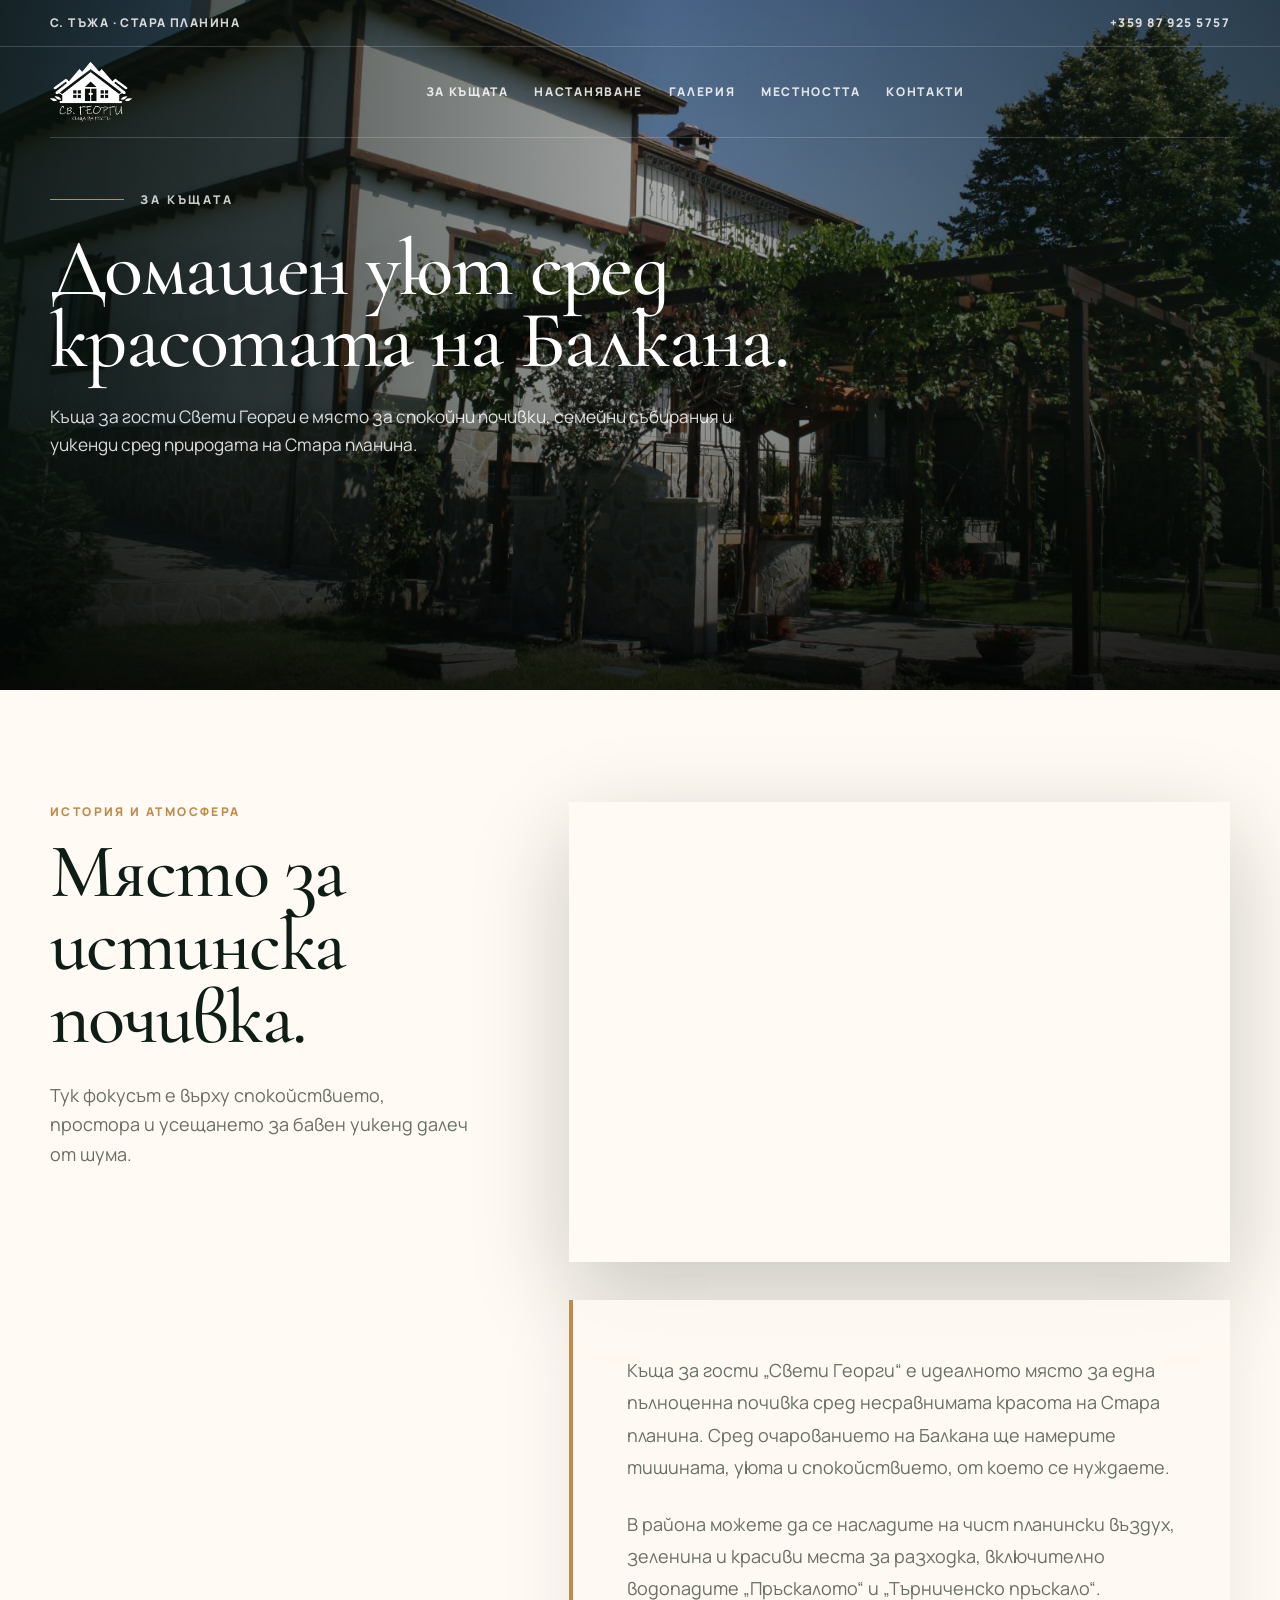
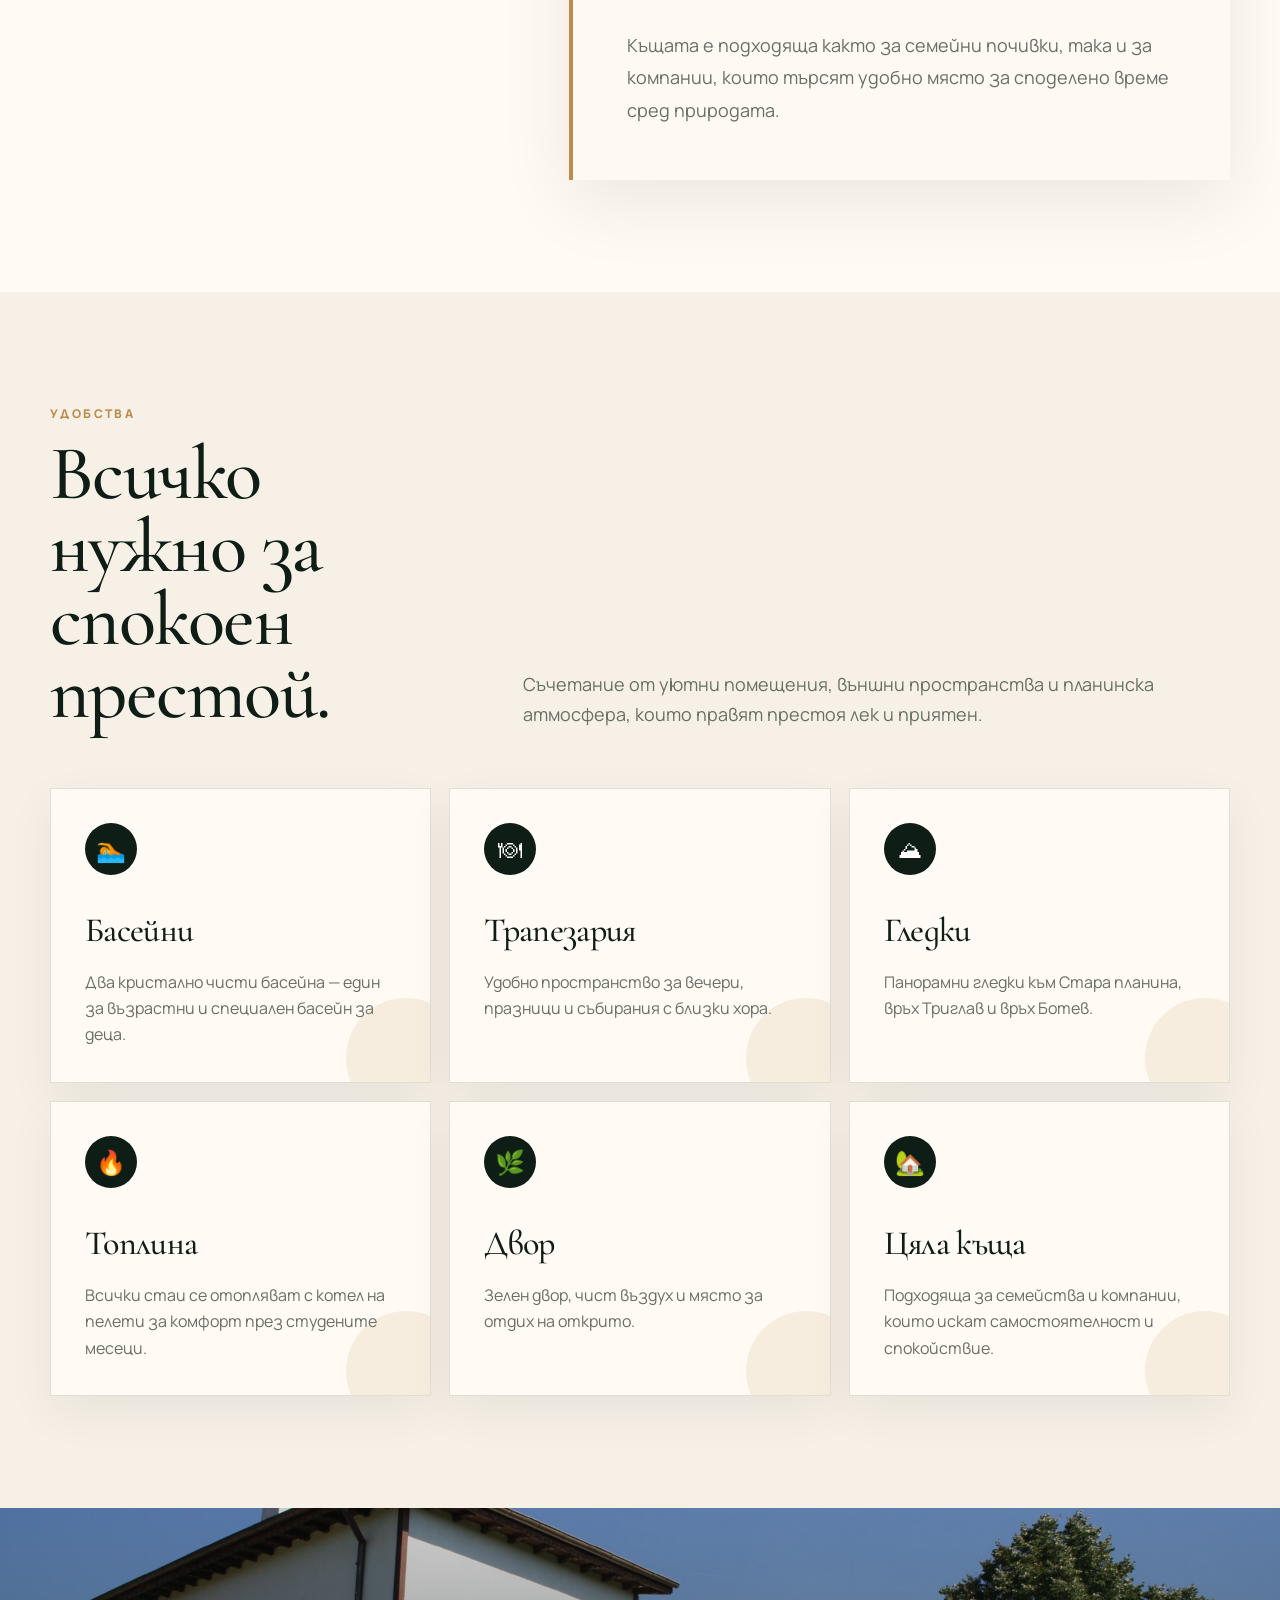
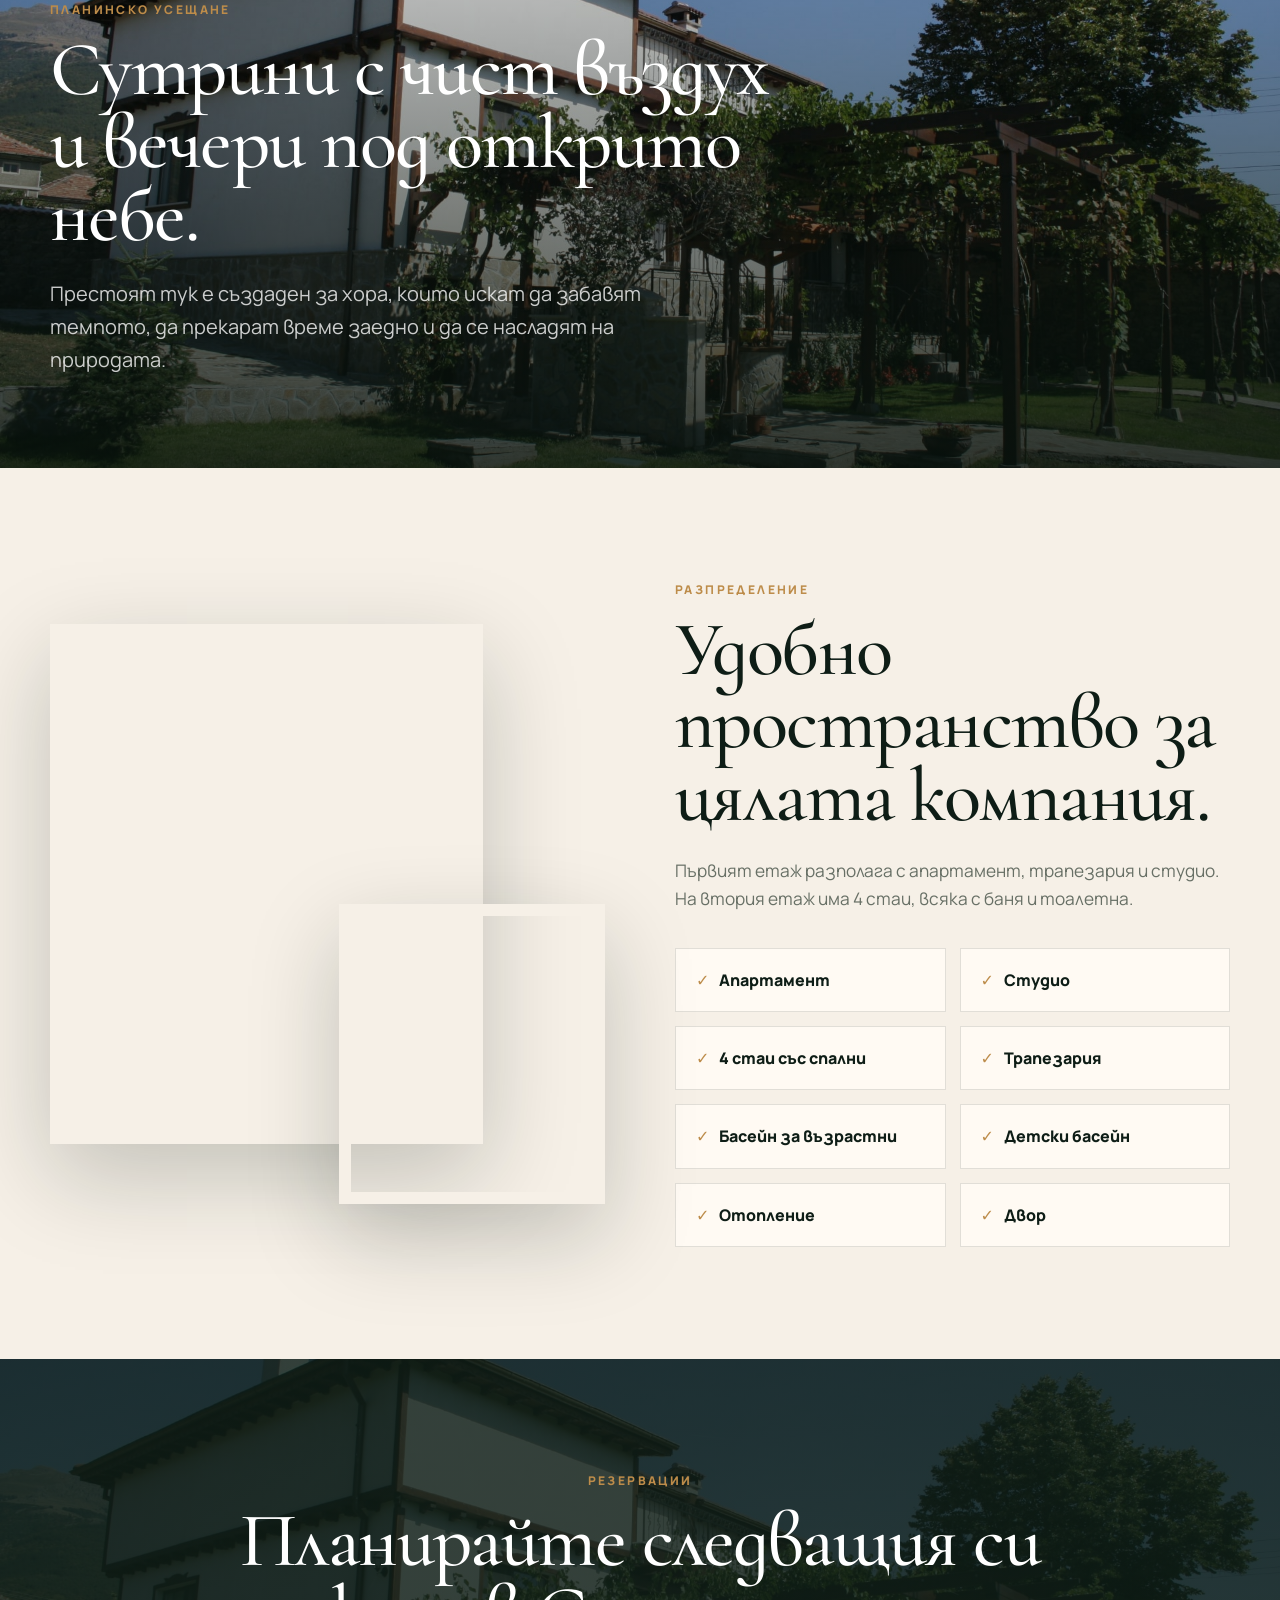
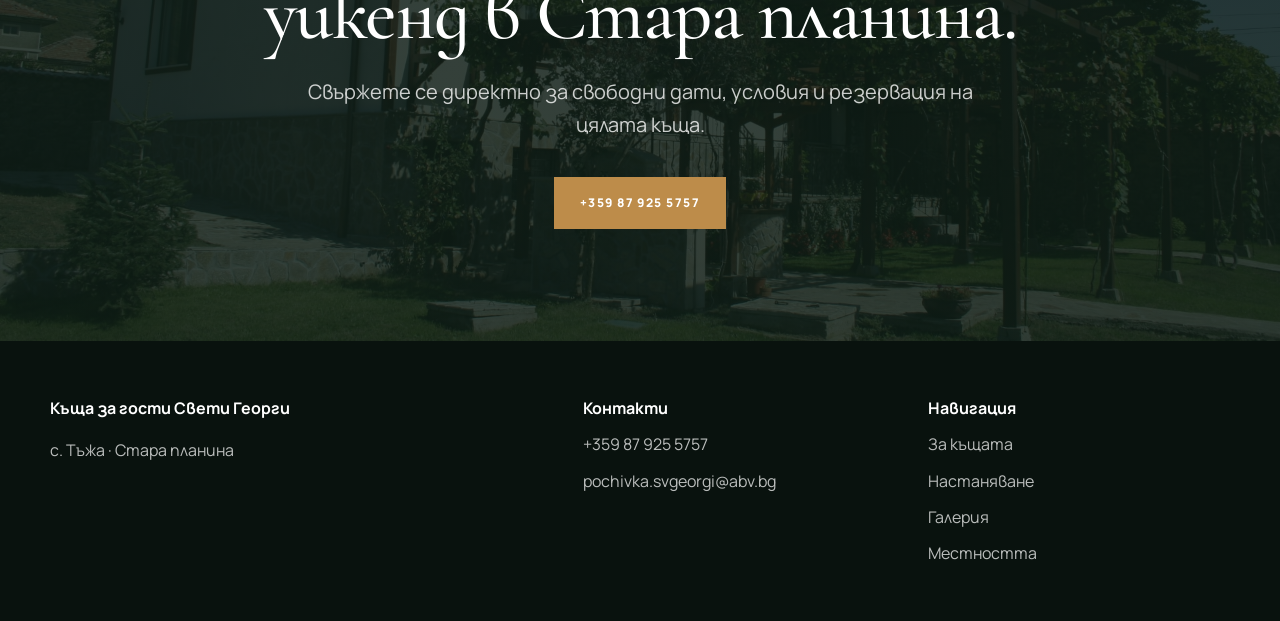
==== commit 1bf64482: "Update about.html" ====
--- a/about.html
+++ b/about.html
@@ -91,7 +91,7 @@
     .story-visual {
       min-height: 460px;
       margin-bottom: 38px;
-      background: url('images/img_3005.jpg') center / cover no-repeat;
+      background: url('images/kashtata.jpg') center / cover no-repeat;
       box-shadow: var(--shadow);
     }
 
@@ -207,10 +207,9 @@
       position: relative;
     }
 
-    .house-photo-main,
-    .house-photo-small {
+    .house-photo-main {
       position: absolute;
-      background: url('images/img_3005.jpg') center / cover no-repeat;
+      background: url('images/kashta.jpg') center / cover no-repeat;
       box-shadow: var(--shadow);
     }
 
@@ -219,6 +218,12 @@
       top: 0;
       width: 78%;
       height: 520px;
+    }
+
+    .house-photo-small {
+      position: absolute;
+      background: url('images/dvor.jpg') center / cover no-repeat;
+      box-shadow: var(--shadow);
     }
 
     .house-photo-small {
@@ -358,410 +363,6 @@
   max-width: 720px;
   margin-top: 26px;
 }
-  
-
-/* =========================================================
-   Mobile fixes - added inside page
-   Mobile-only overrides. Desktop layout remains unchanged.
-   ========================================================= */
-
-html,
-body {
-  max-width: 100%;
-  overflow-x: hidden;
-}
-
-button,
-input,
-textarea,
-select {
-  font: inherit;
-}
-
-@media (max-width: 980px) {
-  .topbar {
-    position: relative;
-    background: rgba(9, 18, 14, .96);
-  }
-
-  header {
-    position: absolute;
-    top: 46px;
-  }
-
-  .nav {
-    height: auto;
-    min-height: 86px;
-    align-items: center;
-    flex-wrap: wrap;
-    gap: 12px;
-    padding: 12px 0;
-  }
-
-  .logo img {
-    height: 54px;
-  }
-
-  .menu {
-    width: 100%;
-    display: flex;
-    justify-content: flex-start;
-    gap: 12px;
-    overflow-x: auto;
-    padding: 8px 0 2px;
-    scrollbar-width: none;
-    -webkit-overflow-scrolling: touch;
-  }
-
-  .menu::-webkit-scrollbar {
-    display: none;
-  }
-
-  .menu a {
-    flex: 0 0 auto;
-    white-space: nowrap;
-    padding: 8px 12px;
-    border: 1px solid rgba(255,255,255,.18);
-    border-radius: 999px;
-    background: rgba(255,255,255,.06);
-  }
-
-  .hero,
-  .page-hero {
-    height: auto !important;
-    min-height: auto !important;
-    display: block !important;
-    overflow: hidden !important;
-  }
-
-  .hero {
-    padding: 0 0 42px !important;
-  }
-
-  .hero-inner,
-  .page-hero-inner {
-    position: relative !important;
-    left: auto !important;
-    top: auto !important;
-    transform: none !important;
-    width: min(1180px, calc(100% - 32px)) !important;
-    min-height: auto !important;
-    height: auto !important;
-    padding: 190px 0 56px !important;
-    margin: 0 auto !important;
-    display: block !important;
-  }
-
-  .hero-copy {
-    max-width: 100% !important;
-  }
-
-  .reservation-box {
-    position: relative !important;
-    right: auto !important;
-    top: auto !important;
-    width: 100% !important;
-    max-width: 680px !important;
-    margin: 30px 0 0 !important;
-  }
-
-  .reservation-grid {
-    grid-template-columns: repeat(2, minmax(0, 1fr)) !important;
-  }
-
-  .section-head,
-  .intro-grid,
-  .story-grid,
-  .house-grid,
-  .intro-layout,
-  .contact-layout,
-  .inquiry-layout,
-  .gallery-intro-layout,
-  .strip-head,
-  .gallery-cta-panel,
-  .location-intro-grid,
-  .route-layout,
-  .map-panel,
-  .cta-panel {
-    grid-template-columns: 1fr !important;
-    gap: 34px !important;
-  }
-
-  .feature-grid,
-  .premium-grid,
-  .house-facts,
-  .featured-grid,
-  .masonry-gallery,
-  .attraction-grid,
-  .nearby,
-  .room-grid,
-  .amenities,
-  .facts,
-  .foot {
-    grid-template-columns: repeat(2, minmax(0, 1fr)) !important;
-  }
-
-  .attraction-card.large,
-  .attraction-card.medium,
-  .attraction-card.wide,
-  .attraction-card.small-wide {
-    grid-column: auto !important;
-    min-height: 380px !important;
-  }
-
-  .story-title {
-    position: static !important;
-  }
-
-  .contact-panel,
-  .map-panel,
-  .map-panel iframe,
-  .location-map,
-  .location-map iframe {
-    min-height: 460px !important;
-  }
-
-  .cta-panel-actions,
-  .gallery-cta-actions {
-    justify-content: flex-start !important;
-  }
-}
-
-@media (max-width: 640px) {
-  .topbar {
-    display: none !important;
-  }
-
-  header {
-    top: 0 !important;
-  }
-
-  .wrap,
-  .hero-inner,
-  .page-hero-inner {
-    width: min(100% - 28px, 1180px) !important;
-  }
-
-  .nav {
-    min-height: 72px !important;
-    padding: 10px 0 !important;
-  }
-
-  .logo img {
-    height: 48px !important;
-  }
-
-  .menu {
-    gap: 8px !important;
-    padding-top: 6px !important;
-  }
-
-  .menu a {
-    padding: 7px 10px !important;
-    font-size: 10px !important;
-    letter-spacing: .09em !important;
-  }
-
-  .hero-inner,
-  .page-hero-inner {
-    padding: 132px 0 46px !important;
-  }
-
-  h1,
-  .page-hero h1 {
-    max-width: 100% !important;
-    font-size: clamp(42px, 13.5vw, 56px) !important;
-    line-height: .92 !important;
-  }
-
-  h2,
-  .contact-panel h2,
-  .whole-house h2,
-  .location-title {
-    font-size: clamp(36px, 11vw, 48px) !important;
-    line-height: .96 !important;
-  }
-
-  .lead,
-  .page-hero .lead,
-  .section-head p,
-  .intro-layout p,
-  .gallery-intro p,
-  .strip-head p,
-  .location-intro p,
-  .route-content p,
-  .contact-panel p,
-  .inquiry-copy p,
-  .whole-house p,
-  .cta-panel p,
-  .gallery-cta-panel p {
-    font-size: 16px !important;
-  }
-
-  section,
-  .about-section,
-  .page-intro,
-  .stay-options,
-  .amenity-strip,
-  .reservation-cta,
-  .contact-main,
-  .inquiry-section,
-  .contact-cta,
-  .gallery-intro,
-  .featured-gallery,
-  .gallery-strip,
-  .gallery-cta,
-  .location-intro,
-  .attractions,
-  .route-section,
-  .map-section,
-  .location-cta,
-  .whole-house,
-  .about-cta {
-    padding-top: 68px !important;
-    padding-bottom: 68px !important;
-  }
-
-  .reservation-box,
-  .text-card,
-  .story-card,
-  .stay-content,
-  .contact-form,
-  .contact-panel,
-  .cta-panel,
-  .gallery-cta-panel,
-  .map-text {
-    padding: 26px 20px !important;
-  }
-
-  .reservation-grid,
-  .form-grid,
-  .feature-grid,
-  .premium-grid,
-  .house-facts,
-  .featured-grid,
-  .masonry-gallery,
-  .attraction-grid,
-  .nearby,
-  .room-grid,
-  .amenities,
-  .facts,
-  .check-list,
-  .foot,
-  .gallery {
-    grid-template-columns: 1fr !important;
-  }
-
-  .reservation-bottom,
-  .form-bottom,
-  .cta-panel-actions,
-  .gallery-cta-actions,
-  .contact-actions,
-  .hero-actions {
-    align-items: stretch !important;
-    flex-direction: column !important;
-  }
-
-  .reservation-bottom button,
-  .form-bottom button,
-  .btn {
-    width: 100% !important;
-  }
-
-  .direct-phone,
-  .form-note {
-    text-align: left !important;
-  }
-
-  .photo-stack,
-  .house-photo-stack {
-    min-height: 360px !important;
-  }
-
-  .photo-main,
-  .house-photo-main {
-    width: 88% !important;
-    height: 310px !important;
-  }
-
-  .photo-small,
-  .house-photo-small {
-    width: 62% !important;
-    height: 180px !important;
-    border-width: 8px !important;
-  }
-
-  .story-visual,
-  .stay-image,
-  .route-image,
-  .location-map,
-  .location-map iframe,
-  .map-panel iframe,
-  .contact-panel,
-  .map-panel {
-    min-height: 320px !important;
-  }
-
-  .stay-image {
-    aspect-ratio: 4 / 3 !important;
-  }
-
-  .gallery,
-  .featured-grid,
-  .masonry-gallery {
-    grid-auto-rows: 250px !important;
-  }
-
-  .gallery div,
-  .gallery-tile,
-  .masonry-gallery .gallery-tile {
-    min-height: 250px !important;
-  }
-
-  .attraction-card.large,
-  .attraction-card.medium,
-  .attraction-card.wide,
-  .attraction-card.small-wide {
-    grid-column: 1 / -1 !important;
-    min-height: 320px !important;
-    padding: 24px !important;
-  }
-
-  .map-card,
-  .map-note {
-    position: static !important;
-    margin: 0 !important;
-  }
-
-  .map-card {
-    left: auto !important;
-    right: auto !important;
-    bottom: auto !important;
-  }
-
-  .room-img {
-    height: 240px !important;
-  }
-
-  .room-body,
-  .feature-card,
-  .premium-box,
-  .house-fact,
-  .fact {
-    padding: 24px 20px !important;
-  }
-
-  .eyebrow {
-    gap: 10px !important;
-    font-size: 10px !important;
-    letter-spacing: .16em !important;
-  }
-
-  .eyebrow::before {
-    width: 36px !important;
-  }
-}
-
   </style>
 </head>
 <body>
@@ -777,8 +378,7 @@
       <a class="logo" href="index.html">
         <img src="images/LOGO.webp" alt="Къща за гости Свети Георги">
       </a>
-      <button class="menu-toggle" type="button" aria-label="Отвори меню" aria-expanded="false"><span></span><span></span><span></span></button>
-    <nav class="menu">
+      <nav class="menu">
         <a href="about.html">За къщата</a>
         <a href="accommodation.html">Настаняване</a>
         <a href="gallery.html">Галерия</a>
@@ -931,30 +531,5 @@
       </div>
     </div>
   </footer>
-
-<script>
-(function mobileMenuInit() {
-  const buttons = document.querySelectorAll('.menu-toggle');
-
-  buttons.forEach((button) => {
-    const nav = button.closest('.nav');
-    const menu = nav ? nav.querySelector('.menu') : null;
-
-    button.addEventListener('click', function () {
-      const isOpen = nav.classList.toggle('menu-open');
-      button.setAttribute('aria-expanded', isOpen ? 'true' : 'false');
-    });
-
-    if (menu) {
-      menu.querySelectorAll('a').forEach((link) => {
-        link.addEventListener('click', function () {
-          nav.classList.remove('menu-open');
-          button.setAttribute('aria-expanded', 'false');
-        });
-      });
-    }
-  });
-})();
-</script>
 </body>
 </html>
